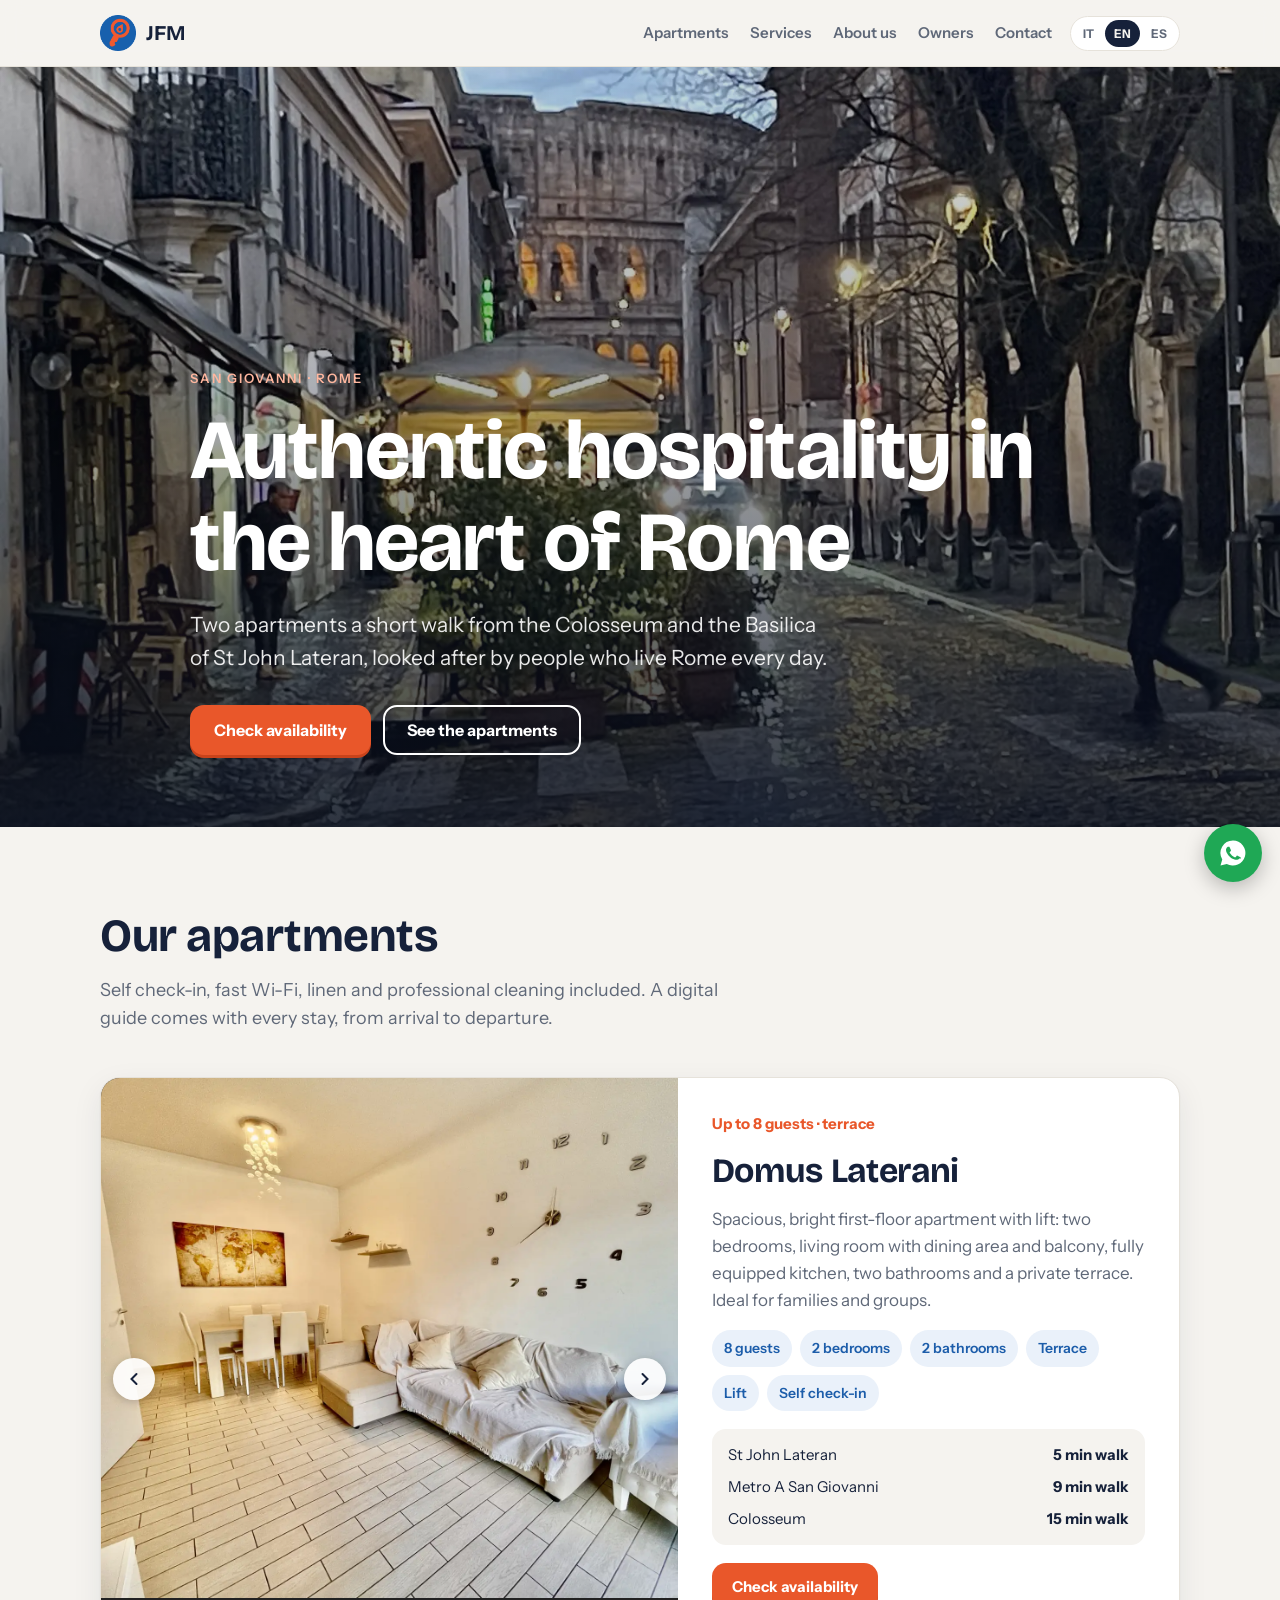
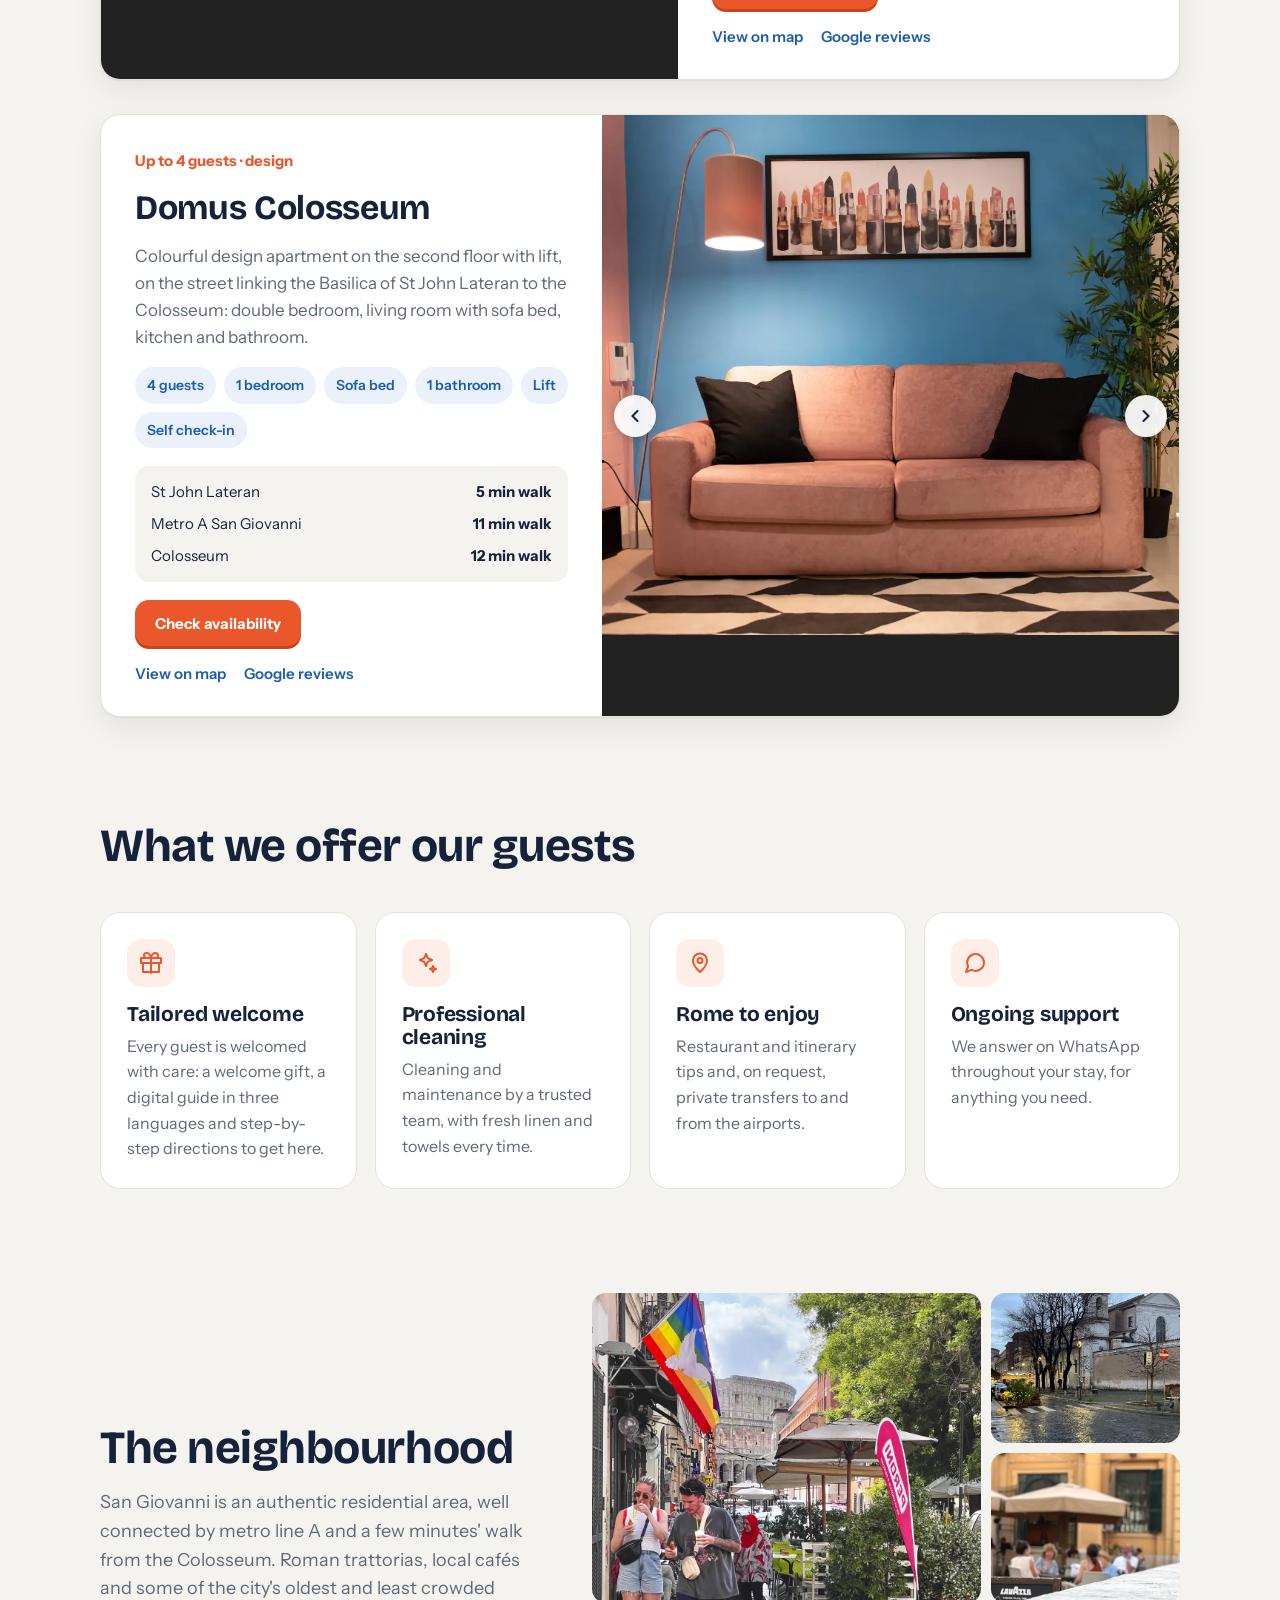
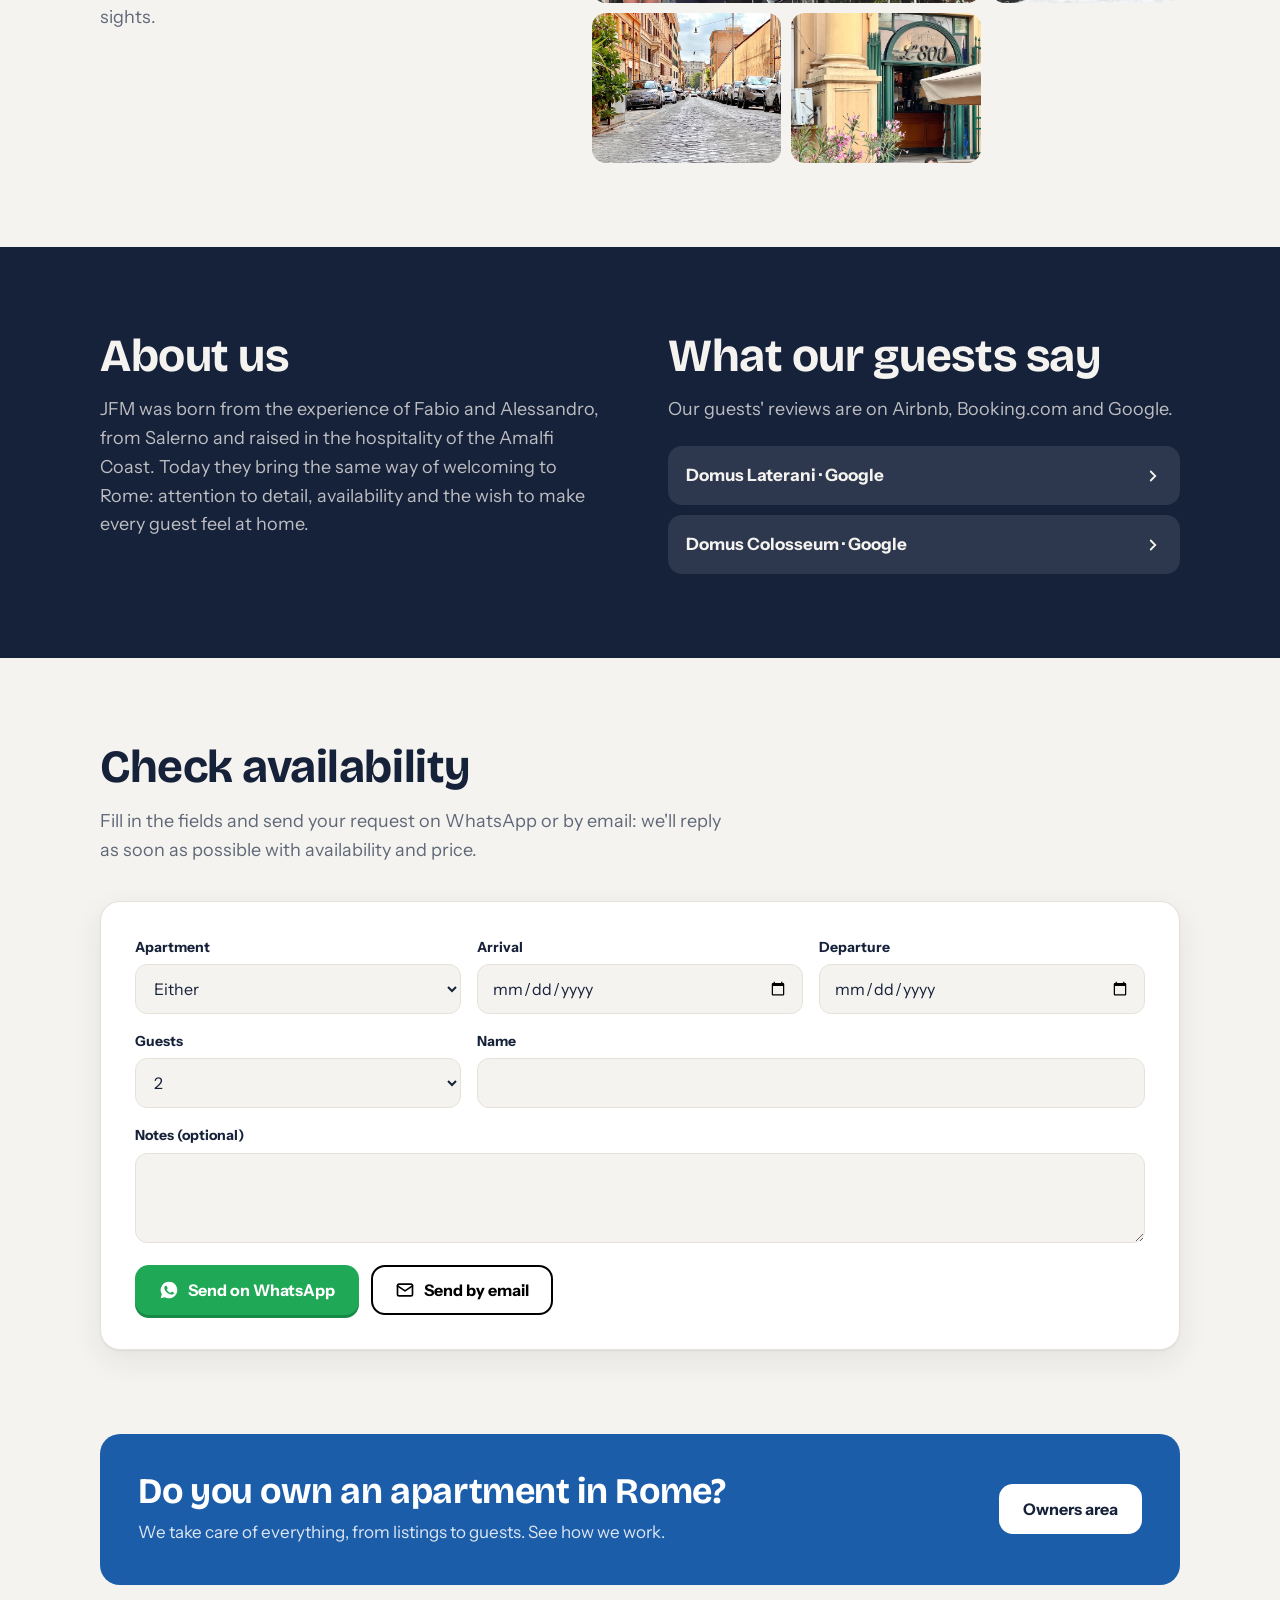
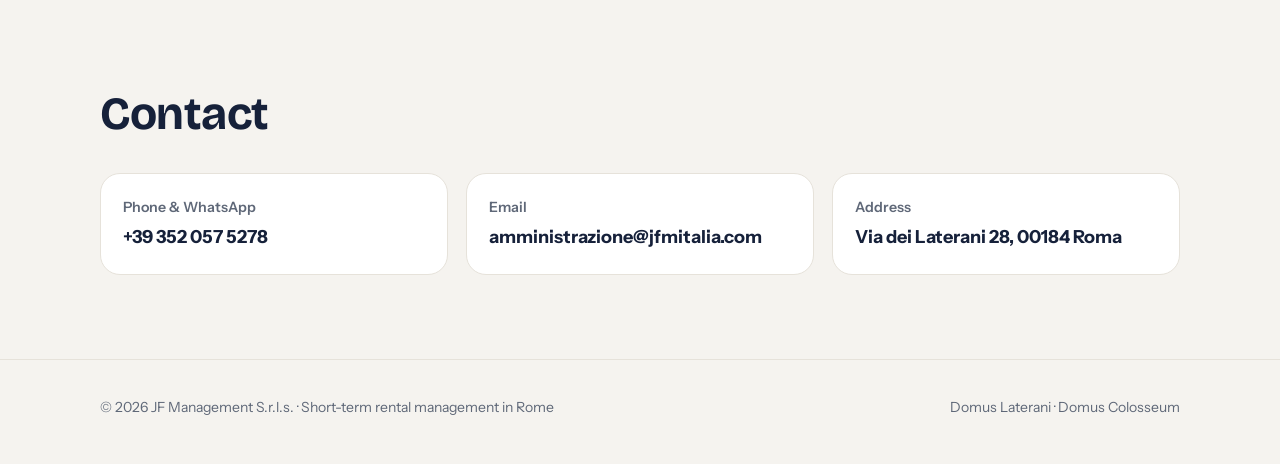
==== sito/index.html @ bc25ce0f "Nuovo sito vetrina jfmitalia.com (IT/EN/ES): case, servizi, quartiere, richiesta disponibilità via W" ====
<!doctype html>
<html lang="it">
<head>
<meta charset="utf-8">
<meta name="viewport" content="width=device-width,initial-scale=1,viewport-fit=cover">
<title>JFM · Appartamenti a San Giovanni, Roma</title>
<meta name="description" content="Domus Laterani e Domus Colosseum: due appartamenti a San Giovanni, a pochi passi dal Colosseo. Self check-in, guida digitale e assistenza su WhatsApp.">
<meta property="og:title" content="JFM · Ospitalità autentica nel cuore di Roma">
<meta property="og:description" content="Domus Laterani e Domus Colosseum, a pochi passi dal Colosseo.">
<meta property="og:image" content="https://jfmitalia.com/img/n_colnight.webp">
<link rel="icon" href="img/icon-192.png">
<link rel="preconnect" href="https://fonts.googleapis.com">
<link rel="preconnect" href="https://fonts.gstatic.com" crossorigin>
<link rel="stylesheet" href="https://fonts.googleapis.com/css2?family=Bricolage+Grotesque:opsz,wght@12..96,600;12..96,700;12..96,800&family=Instrument+Sans:wght@400;600;700&display=swap">
<link rel="stylesheet" href="assets/site.css">
</head>
<body>
<header class="top"><div class="wrap">
  <a class="brand" href="#"><img src="img/logo.png" alt="">JFM</a>
  <nav class="nav">
    <a href="#case" data-t="nav_houses">Le case</a>
    <a href="#servizi" data-t="nav_services">Servizi</a>
    <a href="#chi-siamo" data-t="nav_about">Chi siamo</a>
    <a href="proprietari.html" data-t="nav_owners">Proprietari</a>
    <a href="#contatti" data-t="nav_contact">Contatti</a>
  </nav>
  <div class="langs" role="group" aria-label="Lingua"><button data-lang="it">IT</button><button data-lang="en">EN</button><button data-lang="es">ES</button></div>
</div></header>

<section class="hero">
  <img src="img/n_colnight.webp" alt="Colosseo di notte" fetchpriority="high">
  <div class="wrap">
    <span class="kicker" data-t="hero_kicker">San Giovanni · Roma</span>
    <h1 data-t="hero_title">Ospitalità autentica nel cuore di Roma</h1>
    <p data-t="hero_sub"></p>
    <div class="ctas">
      <a class="btn pri" href="#disponibilita" data-t="hero_cta">Chiedi disponibilità</a>
      <a class="btn ghost" href="#case" data-t="hero_cta2">Scopri le case</a>
    </div>
  </div>
</section>

<section class="sec" id="case"><div class="wrap">
  <h2 data-t="houses_title">Le nostre case</h2>
  <p class="lead" data-t="houses_sub"></p>
  <div class="houses">

    <article class="house">
      <div class="galw">
        <div class="gal">
          <img src="img/l_hero.webp" alt="Domus Laterani · soggiorno">
          <img src="img/l_terr1.webp" alt="Domus Laterani · terrazza" loading="lazy">
          <img src="img/l_kit1.webp" alt="Domus Laterani · cucina" loading="lazy">
          <img src="img/l_bdx1.webp" alt="Domus Laterani · camera" loading="lazy">
          <img src="img/l_bsx1.webp" alt="Domus Laterani · camera" loading="lazy">
          <img src="img/l_living2.webp" alt="Domus Laterani · zona pranzo" loading="lazy">
          <img src="img/l_bathb1.webp" alt="Domus Laterani · bagno" loading="lazy">
          <img src="img/l_terr2.webp" alt="Domus Laterani · terrazza" loading="lazy">
        </div>
        <button class="gal-nav prev" data-dir="prev" aria-label="Indietro"><svg viewBox="0 0 24 24" fill="none" stroke="currentColor" stroke-width="2.4" stroke-linecap="round"><path d="M15 6l-6 6 6 6"/></svg></button>
        <button class="gal-nav next" data-dir="next" aria-label="Avanti"><svg viewBox="0 0 24 24" fill="none" stroke="currentColor" stroke-width="2.4" stroke-linecap="round"><path d="M9 6l6 6-6 6"/></svg></button>
      </div>
      <div class="hbody">
        <span class="tag" data-t="lat_tag"></span>
        <h3>Domus Laterani</h3>
        <p data-t="lat_desc"></p>
        <div class="chips"><span class="chip" data-t="f_guests8"></span><span class="chip" data-t="f_bed2"></span><span class="chip" data-t="f_bath2"></span><span class="chip" data-t="f_terrace"></span><span class="chip" data-t="f_lift"></span><span class="chip" data-t="f_ac"></span></div>
        <div class="dists">
          <div><span data-t="d_sg"></span><b>5 <span data-t="walk"></span></b></div>
          <div><span data-t="d_metro"></span><b>9 <span data-t="walk"></span></b></div>
          <div><span data-t="d_col"></span><b>15 <span data-t="walk"></span></b></div>
        </div>
        <div class="hacts"><a class="btn pri" href="#disponibilita" data-ask="lat" data-t="ask">Chiedi disponibilità</a></div>
        <div class="links"><a href="https://www.google.com/maps/search/?api=1&query=Domus%20Laterani&query_place_id=ChIJx2THlBphLxMRUs6Aznzy12g" target="_blank" rel="noopener" data-t="maps">Vedi sulla mappa</a><a href="https://search.google.com/local/reviews?placeid=ChIJx2THlBphLxMRUs6Aznzy12g" target="_blank" rel="noopener" data-t="reviews">Recensioni Google</a></div>
      </div>
    </article>

    <article class="house">
      <div class="galw">
        <div class="gal">
          <img src="img/c_hero.webp" alt="Domus Colosseum · soggiorno" loading="lazy">
          <img src="img/c_bed.webp" alt="Domus Colosseum · camera" loading="lazy">
          <img src="img/c_kitchen.webp" alt="Domus Colosseum · cucina" loading="lazy">
          <img src="img/c_living2.webp" alt="Domus Colosseum · soggiorno" loading="lazy">
          <img src="img/c_bed2.webp" alt="Domus Colosseum · camera" loading="lazy">
          <img src="img/c_bath.webp" alt="Domus Colosseum · bagno" loading="lazy">
          <img src="img/c_gift.webp" alt="Domus Colosseum · welcome gift" loading="lazy">
        </div>
        <button class="gal-nav prev" data-dir="prev" aria-label="Indietro"><svg viewBox="0 0 24 24" fill="none" stroke="currentColor" stroke-width="2.4" stroke-linecap="round"><path d="M15 6l-6 6 6 6"/></svg></button>
        <button class="gal-nav next" data-dir="next" aria-label="Avanti"><svg viewBox="0 0 24 24" fill="none" stroke="currentColor" stroke-width="2.4" stroke-linecap="round"><path d="M9 6l6 6-6 6"/></svg></button>
      </div>
      <div class="hbody">
        <span class="tag" data-t="col_tag"></span>
        <h3>Domus Colosseum</h3>
        <p data-t="col_desc"></p>
        <div class="chips"><span class="chip" data-t="f_guests4"></span><span class="chip" data-t="f_bed1"></span><span class="chip" data-t="f_sofa"></span><span class="chip" data-t="f_bath1"></span><span class="chip" data-t="f_lift"></span><span class="chip" data-t="f_ac"></span></div>
        <div class="dists">
          <div><span data-t="d_sg"></span><b>5 <span data-t="walk"></span></b></div>
          <div><span data-t="d_metro"></span><b>11 <span data-t="walk"></span></b></div>
          <div><span data-t="d_col"></span><b>12 <span data-t="walk"></span></b></div>
        </div>
        <div class="hacts"><a class="btn pri" href="#disponibilita" data-ask="col" data-t="ask">Chiedi disponibilità</a></div>
        <div class="links"><a href="https://www.google.com/maps/search/?api=1&query=Domus%20Colosseum&query_place_id=ChIJ1dGmxCZhLxMR4xTyDV0QUow" target="_blank" rel="noopener" data-t="maps">Vedi sulla mappa</a><a href="https://search.google.com/local/reviews?placeid=ChIJ1dGmxCZhLxMR4xTyDV0QUow" target="_blank" rel="noopener" data-t="reviews">Recensioni Google</a></div>
      </div>
    </article>

  </div>
</div></section>

<section class="sec" id="servizi" style="padding-top:20px"><div class="wrap">
  <h2 data-t="services_title"></h2>
  <div class="svc">
    <div><span class="ic"><svg viewBox="0 0 24 24" fill="none" stroke="currentColor" stroke-width="2" stroke-linecap="round" stroke-linejoin="round"><path d="M20 12v9H4v-9M2 7h20v5H2zM12 22V7M12 7H7.5a2.5 2.5 0 010-5C11 2 12 7 12 7zM12 7h4.5a2.5 2.5 0 000-5C13 2 12 7 12 7z"/></svg></span><h3 data-t="s1_t"></h3><p data-t="s1_d"></p></div>
    <div><span class="ic"><svg viewBox="0 0 24 24" fill="none" stroke="currentColor" stroke-width="2" stroke-linecap="round" stroke-linejoin="round"><path d="M12 3l1.8 4.2L18 9l-4.2 1.8L12 15l-1.8-4.2L6 9l4.2-1.8zM19 15l.9 2.1L22 18l-2.1.9L19 21l-.9-2.1L16 18l2.1-.9z"/></svg></span><h3 data-t="s2_t"></h3><p data-t="s2_d"></p></div>
    <div><span class="ic"><svg viewBox="0 0 24 24" fill="none" stroke="currentColor" stroke-width="2" stroke-linecap="round" stroke-linejoin="round"><path d="M12 21s-7-6.2-7-11.5A7 7 0 0119 9.5C19 14.8 12 21 12 21z"/><circle cx="12" cy="9.5" r="2.5"/></svg></span><h3 data-t="s3_t"></h3><p data-t="s3_d"></p></div>
    <div><span class="ic"><svg viewBox="0 0 24 24" fill="none" stroke="currentColor" stroke-width="2" stroke-linecap="round" stroke-linejoin="round"><path d="M21 11.5a8.4 8.4 0 01-12.3 7.4L3 21l2.1-5.7A8.4 8.4 0 1121 11.5z"/></svg></span><h3 data-t="s4_t"></h3><p data-t="s4_d"></p></div>
  </div>
</div></section>

<section class="sec" style="padding-top:20px"><div class="wrap hood">
  <div><h2 data-t="hood_title"></h2><p class="lead" data-t="hood_d"></p></div>
  <div class="mosaic">
    <img src="img/n_colday.webp" alt="Colosseo" loading="lazy">
    <img src="img/n_church.webp" alt="San Giovanni" loading="lazy">
    <img src="img/n_cafe.webp" alt="Bar di quartiere" loading="lazy">
    <img src="img/n_street.webp" alt="Via di San Giovanni in Laterano" loading="lazy">
    <img src="img/n_spazio.webp" alt="Quartiere San Giovanni" loading="lazy">
  </div>
</div></section>

<section class="sec band" id="chi-siamo"><div class="wrap two">
  <div><h2 data-t="about_title"></h2><p class="lead" data-t="about_d"></p></div>
  <div><h2 data-t="rev_title"></h2><p class="lead" data-t="rev_d"></p>
    <div class="revlinks">
      <a href="https://search.google.com/local/reviews?placeid=ChIJx2THlBphLxMRUs6Aznzy12g" target="_blank" rel="noopener"><span>Domus Laterani · Google</span><svg viewBox="0 0 24 24" fill="none" stroke="currentColor" stroke-width="2.4" stroke-linecap="round"><path d="M9 6l6 6-6 6"/></svg></a>
      <a href="https://search.google.com/local/reviews?placeid=ChIJ1dGmxCZhLxMR4xTyDV0QUow" target="_blank" rel="noopener"><span>Domus Colosseum · Google</span><svg viewBox="0 0 24 24" fill="none" stroke="currentColor" stroke-width="2.4" stroke-linecap="round"><path d="M9 6l6 6-6 6"/></svg></a>
    </div>
  </div>
</div></section>

<section class="sec" id="disponibilita"><div class="wrap">
  <h2 data-t="form_title"></h2>
  <p class="lead" data-t="form_sub"></p>
  <form class="ask" id="askForm" onsubmit="return false">
    <div class="grid">
      <div class="field"><label for="fHouse" data-t="fl_house"></label>
        <select id="fHouse"><option value="" data-t="fl_any">Indifferente</option><option value="lat">Domus Laterani</option><option value="col">Domus Colosseum</option></select></div>
      <div class="field"><label for="fIn" data-t="fl_in"></label><input type="date" id="fIn" required></div>
      <div class="field"><label for="fOut" data-t="fl_out"></label><input type="date" id="fOut" required></div>
      <div class="field"><label for="fGuests" data-t="fl_guests"></label>
        <select id="fGuests"><option>1</option><option selected>2</option><option>3</option><option>4</option><option>5</option><option>6</option><option>7</option><option>8</option></select></div>
      <div class="field wide"><label for="fName" data-t="fl_name"></label><input type="text" id="fName" autocomplete="name"></div>
      <div class="field full"><label for="fNotes" data-t="fl_notes"></label><textarea id="fNotes"></textarea></div>
    </div>
    <p class="err" id="fErr" hidden></p>
    <div class="sendrow">
      <button type="button" class="btn wa" id="sendWa"><svg viewBox="0 0 24 24" fill="currentColor"><path d="M12 2a10 10 0 00-8.6 15.1L2 22l5-1.3A10 10 0 1012 2zm5.3 14.2c-.2.6-1.3 1.2-1.8 1.2-.5.1-1 .2-3.3-.7-2.8-1.1-4.6-4-4.7-4.2-.1-.2-1.1-1.5-1.1-2.9s.7-2 1-2.3c.3-.3.6-.3.8-.3h.6c.2 0 .4 0 .6.5l.9 2.1c.1.2.1.4 0 .6l-.4.6-.4.4c-.1.2-.3.3-.1.6.2.3.8 1.3 1.7 2.1 1.2 1 2.1 1.4 2.4 1.5.3.1.5.1.6-.1l.9-1.1c.2-.3.4-.2.6-.1l2 1c.3.1.5.2.5.3.1.2.1.8-.2 1.4z"/></svg><span data-t="send_wa"></span></button>
      <button type="button" class="btn ghost" id="sendMail"><svg viewBox="0 0 24 24" fill="none" stroke="currentColor" stroke-width="2" stroke-linecap="round" stroke-linejoin="round"><rect x="3" y="5" width="18" height="14" rx="2"/><path d="M3 7l9 6 9-6"/></svg><span data-t="send_mail"></span></button>
    </div>
  </form>
</div></section>

<section class="sec" style="padding-top:0"><div class="wrap">
  <div class="owners">
    <div><h2 data-t="owners_cta_t"></h2><p data-t="owners_cta_d"></p></div>
    <a class="btn light" href="proprietari.html" data-t="owners_cta"></a>
  </div>
</div></section>

<section class="sec" id="contatti" style="padding-top:20px"><div class="wrap">
  <h2 data-t="contact_title"></h2>
  <div class="contacts">
    <a href="https://wa.me/393520575278" target="_blank" rel="noopener"><small data-t="c_phone"></small><b>+39 352 057 5278</b></a>
    <a href="mailto:amministrazione@jfmitalia.com"><small data-t="c_mail"></small><b>amministrazione@jfmitalia.com</b></a>
    <div><small data-t="c_addr"></small><b>Via dei Laterani 28, 00184 Roma</b></div>
  </div>
</div></section>

<footer><div class="wrap">
  <span>© <span id="year">2026</span> JF Management S.r.l.s. · <span data-t="footer"></span></span>
  <span>Domus Laterani · Domus Colosseum</span>
</div></footer>

<a class="fab" href="https://wa.me/393520575278" target="_blank" rel="noopener" aria-label="WhatsApp"><svg viewBox="0 0 24 24" fill="currentColor"><path d="M12 2a10 10 0 00-8.6 15.1L2 22l5-1.3A10 10 0 1012 2zm5.3 14.2c-.2.6-1.3 1.2-1.8 1.2-.5.1-1 .2-3.3-.7-2.8-1.1-4.6-4-4.7-4.2-.1-.2-1.1-1.5-1.1-2.9s.7-2 1-2.3c.3-.3.6-.3.8-.3h.6c.2 0 .4 0 .6.5l.9 2.1c.1.2.1.4 0 .6l-.4.6-.4.4c-.1.2-.3.3-.1.6.2.3.8 1.3 1.7 2.1 1.2 1 2.1 1.4 2.4 1.5.3.1.5.1.6-.1l.9-1.1c.2-.3.4-.2.6-.1l2 1c.3.1.5.2.5.3.1.2.1.8-.2 1.4z"/></svg></a>
<script src="assets/site.js"></script>
</body>
</html>
---- sito/assets/site.css ----
:root{
  --bg:#F5F3EF; --card:#FFFFFF; --ink:#16213A; --muted:#5F6878; --line:#E6E2DA;
  --blue:#1C5DAA; --blue-soft:#EAF1FA; --or:#E9572A; --or-dark:#C9431B; --or-soft:#FDEEE7;
  --r:20px; --shadow:0 1px 2px rgba(22,33,58,.06),0 10px 30px rgba(22,33,58,.08);
  --f-display:"Bricolage Grotesque",system-ui,sans-serif; --f-body:"Instrument Sans",system-ui,sans-serif;
  --wrap:1120px;
}
@media (prefers-color-scheme:dark){:root:not([data-theme="light"]){
  --bg:#0F1524; --card:#18213A; --ink:#EEF1F7; --muted:#A3ACBE; --line:#29334D; --blue-soft:#1B2A48; --or-soft:#3A2219; --shadow:none;
}}
:root[data-theme="dark"]{--bg:#0F1524; --card:#18213A; --ink:#EEF1F7; --muted:#A3ACBE; --line:#29334D; --blue-soft:#1B2A48; --or-soft:#3A2219; --shadow:none}
*{box-sizing:border-box}
[hidden]{display:none!important}
html{scroll-behavior:smooth;-webkit-text-size-adjust:100%}
body{margin:0;background:var(--bg);color:var(--ink);font:17px/1.6 var(--f-body)}
img{max-width:100%;display:block}
a{color:inherit}
h1,h2,h3{font-family:var(--f-display);line-height:1.1;margin:0;letter-spacing:-.01em}
.wrap{max-width:var(--wrap);margin:0 auto;padding:0 20px}
.sec{padding:84px 0}
.sec h2{font-size:clamp(30px,4.2vw,46px)}
.lead{color:var(--muted);max-width:640px;margin:14px 0 0;font-size:18px}
.kicker{display:inline-block;font:600 13px/1 var(--f-body);letter-spacing:.14em;text-transform:uppercase;color:var(--or)}

/* header */
.top{position:sticky;top:0;z-index:20;background:color-mix(in srgb,var(--bg) 88%,transparent);backdrop-filter:blur(10px);border-bottom:1px solid var(--line)}
.top .wrap{display:flex;align-items:center;gap:18px;height:66px}
.brand{display:flex;align-items:center;gap:10px;text-decoration:none;font:700 21px var(--f-display)}
.brand img{width:36px;height:36px}
.nav{display:flex;gap:22px;margin-left:auto}
.nav a{text-decoration:none;font-weight:600;font-size:15px;color:var(--muted)}
.nav a:hover{color:var(--ink)}
.langs{display:flex;gap:2px;background:var(--card);border:1px solid var(--line);border-radius:99px;padding:3px}
.langs button{border:0;background:none;color:var(--muted);font:700 12px var(--f-body);padding:6px 9px;border-radius:99px;cursor:pointer}
.langs button[aria-pressed="true"]{background:var(--ink);color:var(--bg)}
@media (max-width:860px){.nav{display:none}.langs{margin-left:auto}}

/* buttons */
.btn{display:inline-flex;align-items:center;justify-content:center;gap:9px;min-height:50px;padding:0 22px;border-radius:14px;font:700 16px var(--f-body);text-decoration:none;border:2px solid transparent;cursor:pointer}
.btn svg{width:20px;height:20px;flex:none}
.btn.pri{background:var(--or);color:#fff;box-shadow:0 3px 0 var(--or-dark)}
.btn.pri:hover{background:var(--or-dark)}
.btn.ghost{background:transparent;border-color:currentColor}
.btn.wa{background:#1FA855;color:#fff;box-shadow:0 3px 0 #168a45}
.btn.light{background:#fff;color:#16213A}

/* hero */
.hero{position:relative;min-height:min(88vh,760px);display:flex;align-items:flex-end;color:#fff;overflow:hidden}
.hero>img{position:absolute;inset:0;width:100%;height:100%;object-fit:cover}
.hero::after{content:"";position:absolute;inset:0;background:linear-gradient(180deg,rgba(10,16,30,.15) 0%,rgba(10,16,30,.35) 45%,rgba(10,16,30,.85) 100%)}
.hero .wrap{position:relative;z-index:1;padding-bottom:72px;padding-top:120px}
.hero h1{font-size:clamp(40px,7vw,84px);max-width:900px;margin:14px 0 18px}
.hero p{font-size:clamp(17px,2vw,21px);max-width:640px;margin:0 0 30px;color:rgba(255,255,255,.9)}
.hero .kicker{color:#FFB79F}
.hero .ctas{display:flex;gap:12px;flex-wrap:wrap}
.hero .btn.ghost{color:#fff}

/* houses */
.houses{display:grid;gap:34px;margin-top:44px}
.house{display:grid;grid-template-columns:1.15fr 1fr;background:var(--card);border-radius:var(--r);overflow:hidden;box-shadow:var(--shadow);border:1px solid var(--line)}
.house:nth-child(even){grid-template-columns:1fr 1.15fr}
.house:nth-child(even) .galw{order:2}
@media (max-width:860px){.house,.house:nth-child(even){grid-template-columns:1fr}.house:nth-child(even) .galw{order:0}}
.galw{position:relative;min-height:340px;background:#222}
.gal{display:flex;overflow-x:auto;scroll-snap-type:x mandatory;height:100%;scrollbar-width:none}
.gal::-webkit-scrollbar{display:none}
.gal img{flex:0 0 100%;width:100%;height:100%;min-height:340px;max-height:520px;object-fit:cover;scroll-snap-align:start}
.gal-nav{position:absolute;top:50%;transform:translateY(-50%);width:42px;height:42px;border-radius:50%;border:0;background:rgba(255,255,255,.92);color:#16213A;display:grid;place-items:center;cursor:pointer;box-shadow:0 2px 10px rgba(0,0,0,.2)}
.gal-nav svg{width:20px;height:20px}
.gal-nav.prev{left:12px}.gal-nav.next{right:12px}
.hbody{padding:34px 34px 30px;display:flex;flex-direction:column;gap:16px}
.hbody h3{font-size:34px}
.tag{color:var(--or);font-weight:700;font-size:15px}
.hbody p{margin:0;color:var(--muted)}
.chips{display:flex;flex-wrap:wrap;gap:8px}
.chip{display:inline-flex;align-items:center;gap:6px;padding:7px 12px;border-radius:99px;background:var(--blue-soft);color:var(--blue);font-weight:600;font-size:14px}
@media (prefers-color-scheme:dark){:root:not([data-theme="light"]) .chip{color:#9CC2F2}}
.dists{display:grid;gap:8px;margin:2px 0;padding:14px 16px;border-radius:14px;background:var(--bg);font-size:15px}
.dists div{display:flex;justify-content:space-between;gap:12px}
.dists b{white-space:nowrap}
.hacts{display:flex;flex-wrap:wrap;gap:10px;margin-top:auto}
.hacts .btn{min-height:46px;font-size:15px;padding:0 18px}
.links{display:flex;gap:18px;flex-wrap:wrap;font-size:15px;font-weight:600}
.links a{color:var(--blue);text-decoration:none}

/* services */
.svc{display:grid;grid-template-columns:repeat(4,1fr);gap:18px;margin-top:40px}
@media (max-width:980px){.svc{grid-template-columns:repeat(2,1fr)}}
@media (max-width:560px){.svc{grid-template-columns:1fr}}
.svc>div{background:var(--card);border:1px solid var(--line);border-radius:var(--r);padding:26px}
.svc .ic{width:48px;height:48px;border-radius:14px;background:var(--or-soft);color:var(--or);display:grid;place-items:center;margin-bottom:16px}
.svc .ic svg{width:24px;height:24px}
.svc h3{font-size:21px;margin-bottom:8px}
.svc p{margin:0;color:var(--muted);font-size:16px}

/* neighbourhood */
.hood{display:grid;grid-template-columns:1fr 1.3fr;gap:40px;align-items:center}
@media (max-width:860px){.hood{grid-template-columns:1fr}}
.mosaic{display:grid;grid-template-columns:repeat(3,1fr);grid-auto-rows:150px;gap:10px}
.mosaic img{width:100%;height:100%;object-fit:cover;border-radius:14px}
.mosaic img:first-child{grid-column:span 2;grid-row:span 2}

/* about + reviews */
.band{background:var(--ink);color:var(--bg)}
.band .lead{color:color-mix(in srgb,var(--bg) 75%,transparent)}
.two{display:grid;grid-template-columns:1fr 1fr;gap:56px}
@media (max-width:860px){.two{grid-template-columns:1fr;gap:40px}}
.revlinks{display:flex;flex-direction:column;gap:10px;margin-top:22px}
.revlinks a{display:flex;align-items:center;justify-content:space-between;gap:12px;padding:16px 18px;border-radius:14px;background:color-mix(in srgb,var(--bg) 10%,transparent);text-decoration:none;font-weight:700}
.revlinks a:hover{background:color-mix(in srgb,var(--bg) 18%,transparent)}
.revlinks svg{width:18px;height:18px}

/* form */
.ask{background:var(--card);border:1px solid var(--line);border-radius:var(--r);padding:34px;box-shadow:var(--shadow);margin-top:36px}
.grid{display:grid;grid-template-columns:repeat(3,1fr);gap:16px}
@media (max-width:760px){.grid{grid-template-columns:1fr 1fr}}
@media (max-width:480px){.grid{grid-template-columns:1fr}}
.field{display:flex;flex-direction:column;gap:6px}
.field.full{grid-column:1/-1}
.field label{font-weight:700;font-size:14px}
.field input,.field select,.field textarea{font:16px var(--f-body);color:var(--ink);background:var(--bg);border:1.5px solid var(--line);border-radius:12px;padding:12px 14px;min-height:50px;width:100%}
.field textarea{min-height:90px;resize:vertical}
.field input:focus,.field select:focus,.field textarea:focus{outline:2px solid var(--or);outline-offset:1px}
.sendrow{display:flex;gap:12px;flex-wrap:wrap;margin-top:22px}
.err{color:#C62828;font-weight:700;margin:14px 0 0}

/* owners teaser */
.owners{display:flex;align-items:center;justify-content:space-between;gap:24px;flex-wrap:wrap;background:var(--blue);color:#fff;border-radius:var(--r);padding:38px}
.owners h2{font-size:clamp(26px,3.4vw,36px)}
.owners p{margin:8px 0 0;color:rgba(255,255,255,.85)}

/* contact + footer */
.contacts{display:grid;grid-template-columns:repeat(3,1fr);gap:18px;margin-top:34px}
@media (max-width:760px){.contacts{grid-template-columns:1fr}}
.contacts a,.contacts div{display:flex;flex-direction:column;gap:4px;padding:22px;border-radius:var(--r);background:var(--card);border:1px solid var(--line);text-decoration:none}
.contacts small{color:var(--muted);font-weight:600}
.contacts b{font-size:18px;overflow-wrap:anywhere}
footer{padding:36px 0 46px;color:var(--muted);font-size:14px;border-top:1px solid var(--line)}
footer .wrap{display:flex;justify-content:space-between;gap:16px;flex-wrap:wrap}
.fab{position:fixed;right:18px;bottom:18px;z-index:30;width:58px;height:58px;border-radius:50%;background:#1FA855;color:#fff;display:grid;place-items:center;box-shadow:0 6px 20px rgba(0,0,0,.25)}
.fab svg{width:30px;height:30px}

/* owners page */
.ohero{padding:80px 0 30px}
.ohero h1{font-size:clamp(36px,6vw,64px);max-width:860px;margin:14px 0 16px}
.olist{display:grid;grid-template-columns:repeat(auto-fit,minmax(240px,1fr));gap:14px;margin-top:28px;padding:0;list-style:none}
.olist li{display:flex;gap:12px;align-items:flex-start;background:var(--card);border:1px solid var(--line);border-radius:16px;padding:18px;font-weight:600}
.olist li svg{width:22px;height:22px;color:var(--ok,#1E8E5A);flex:none;margin-top:2px}
.models{display:grid;grid-template-columns:1fr 1fr;gap:18px;margin-top:28px}
@media (max-width:760px){.models{grid-template-columns:1fr}}
.models>div{background:var(--card);border:1px solid var(--line);border-radius:var(--r);padding:28px}
.models h3{font-size:24px;margin-bottom:8px}
.models p{margin:0;color:var(--muted)}
.house>*{min-width:0}.galw{overflow:hidden}
.field.wide{grid-column:span 2}@media (max-width:480px){.field.wide{grid-column:auto}}
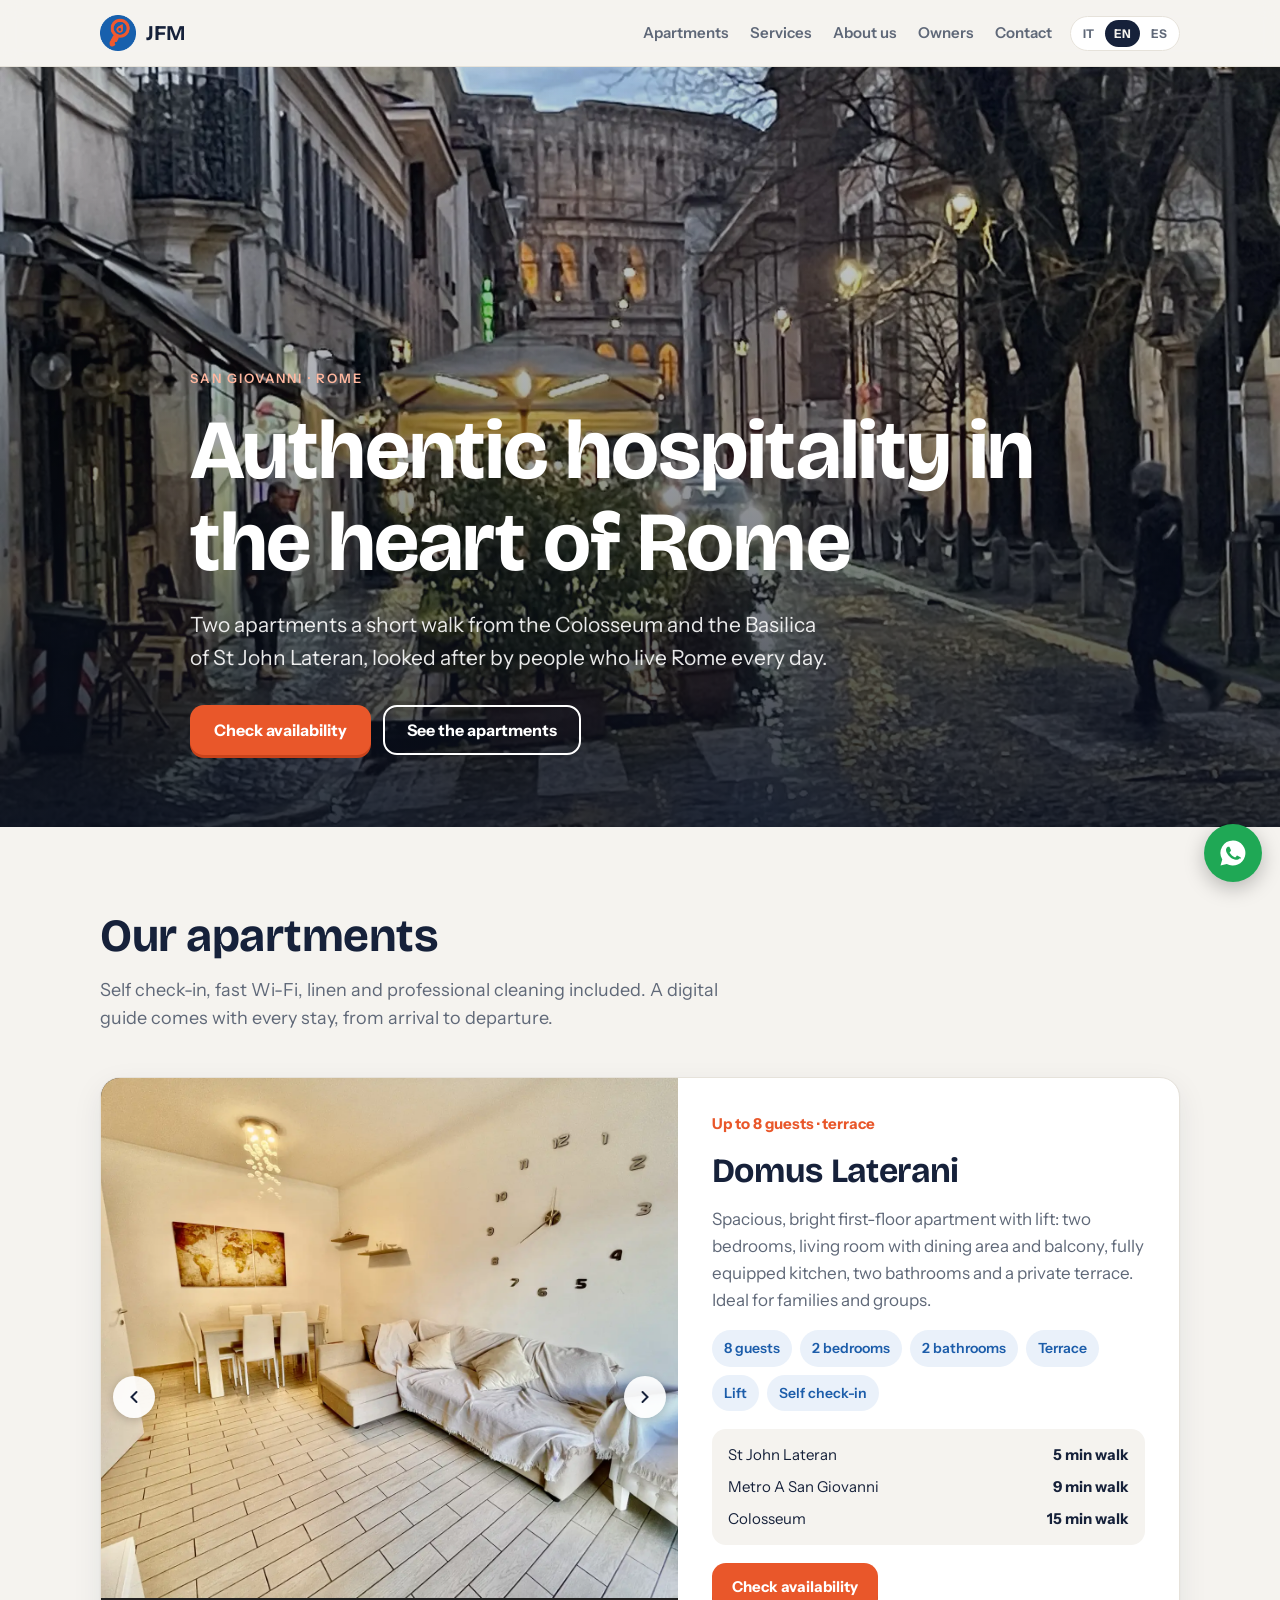
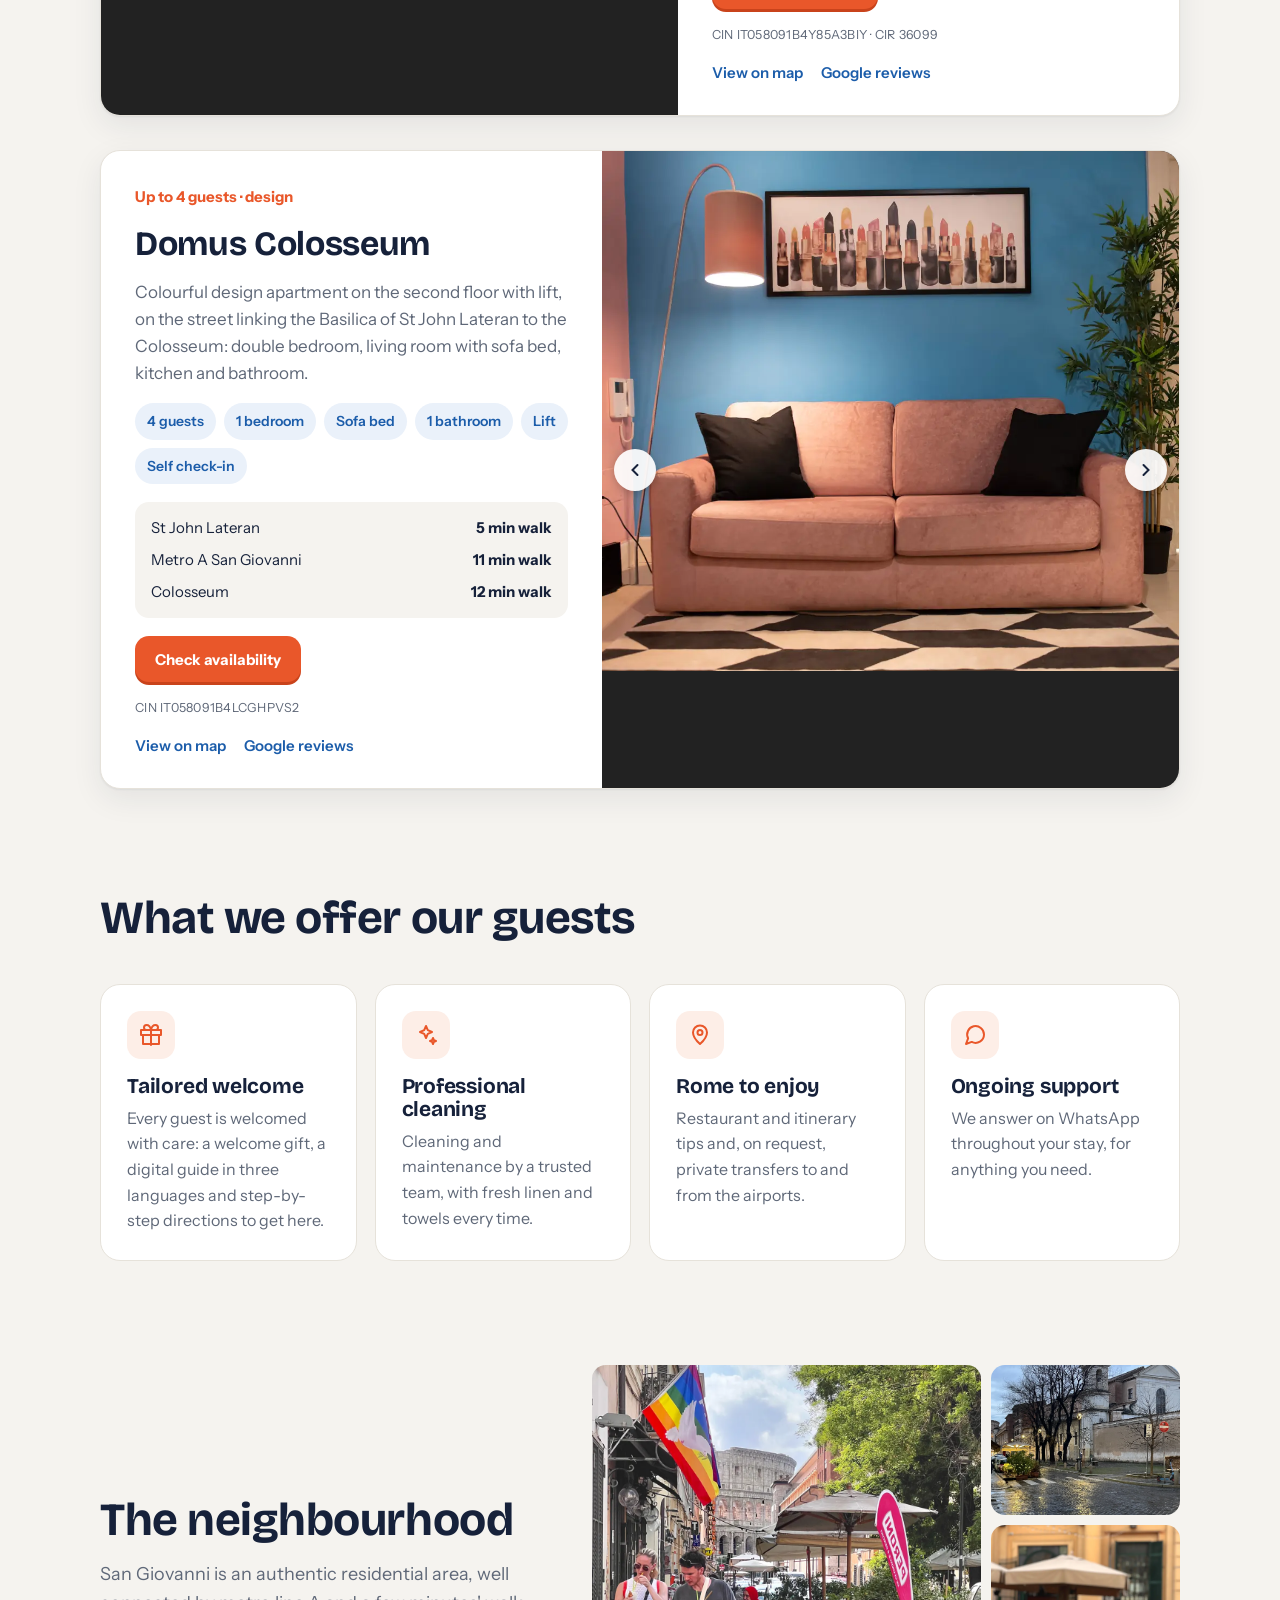
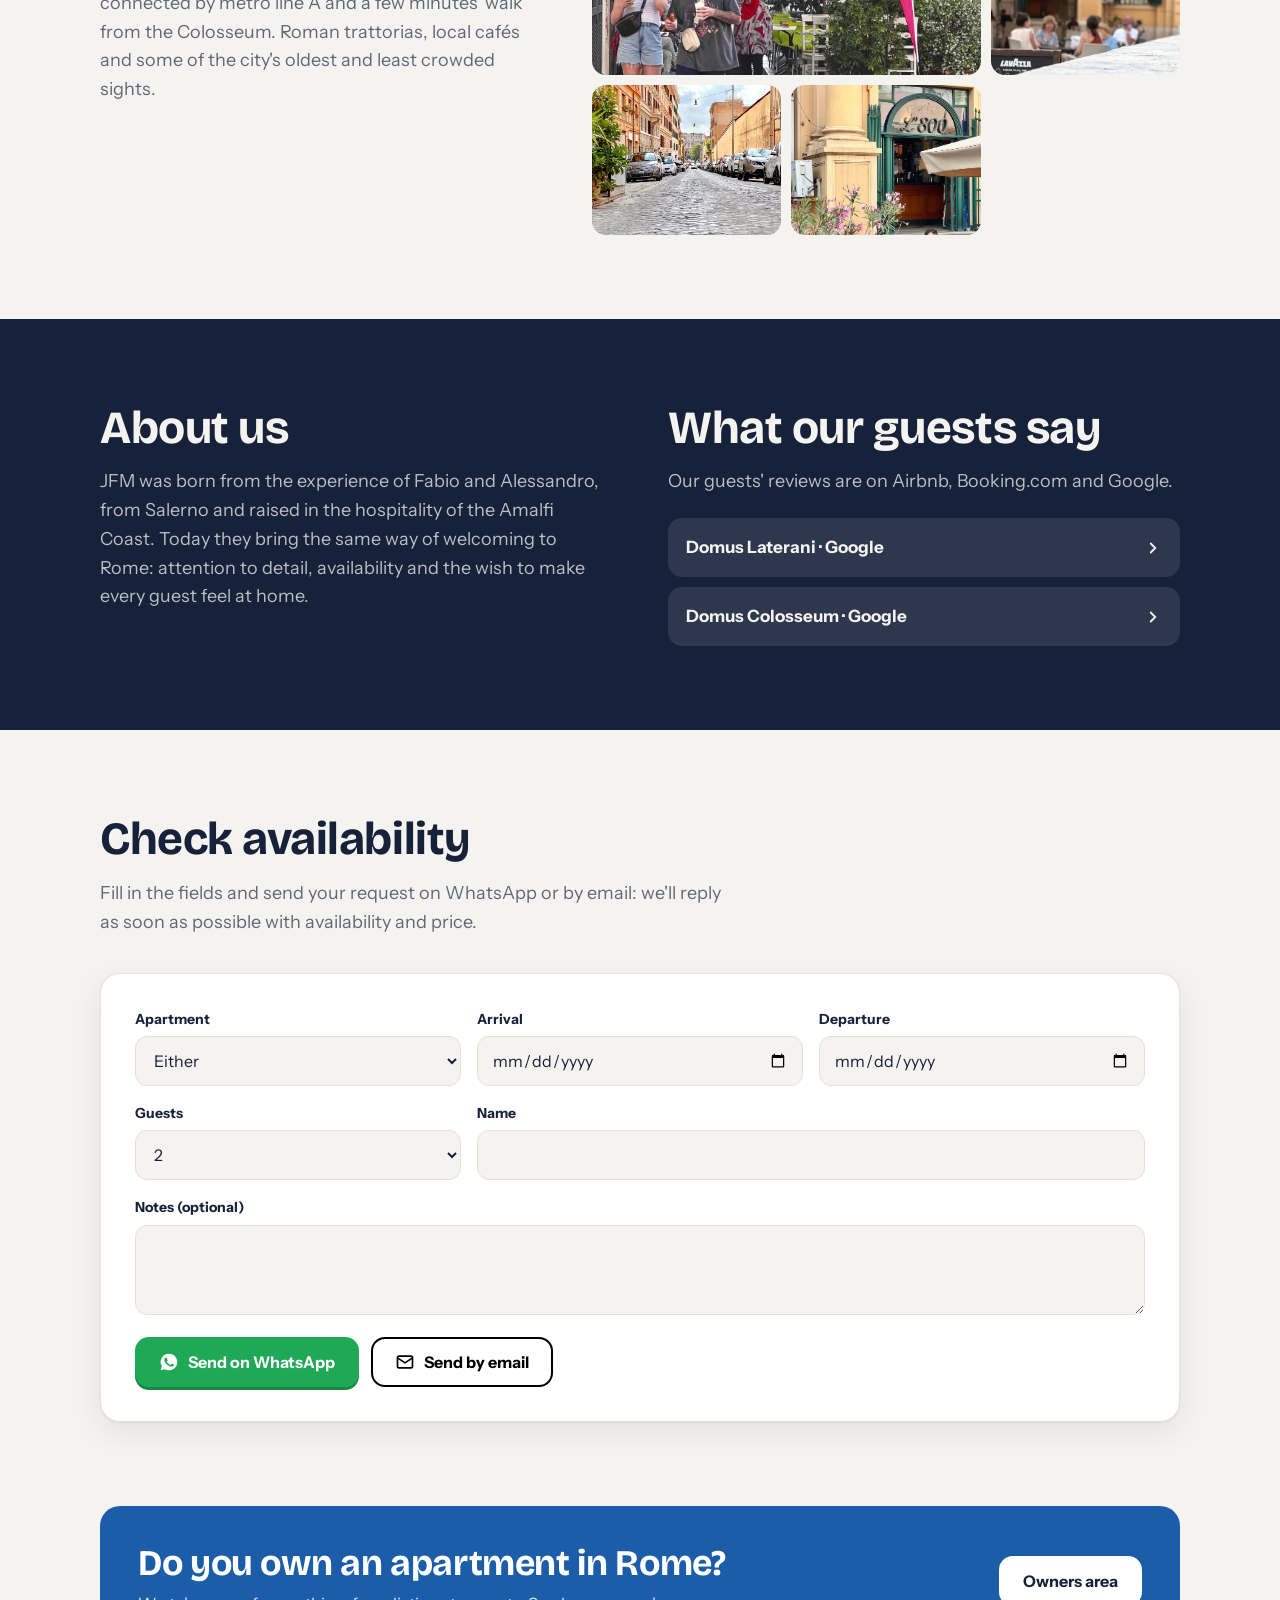
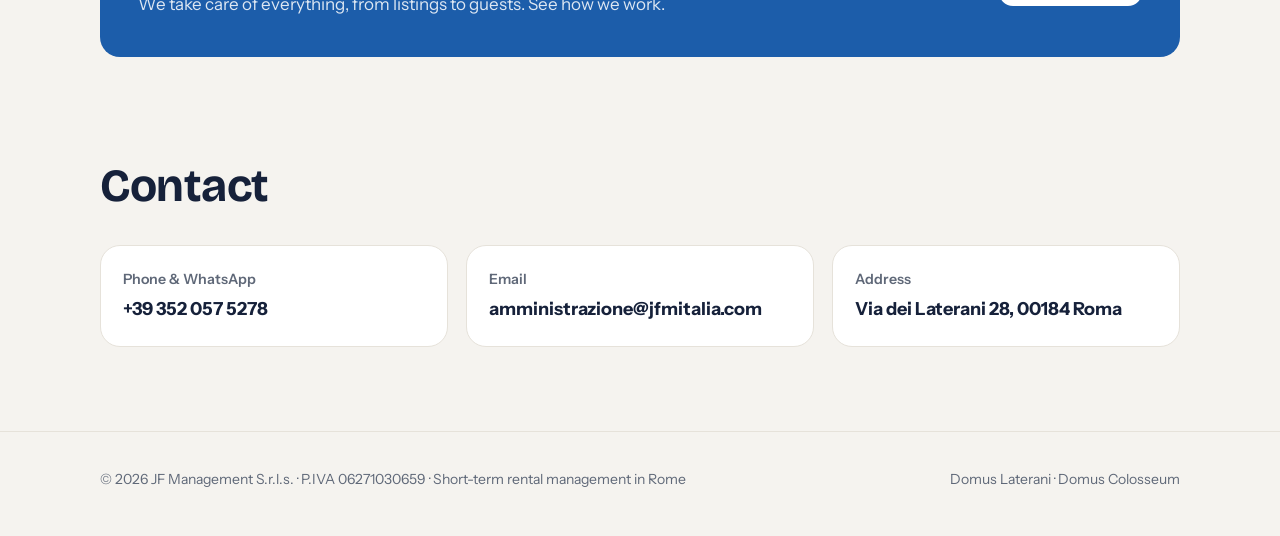
==== commit 1fba741b: "Sito: P.IVA nel footer, CIN/CIR delle case Co-Authored-By: Claude Opus 5.5 <noreply@anthropic.com> C" ====
--- a/sito/index.html
+++ b/sito/index.html
@@ -71,6 +71,7 @@
           <div><span data-t="d_col"></span><b>15 <span data-t="walk"></span></b></div>
         </div>
         <div class="hacts"><a class="btn pri" href="#disponibilita" data-ask="lat" data-t="ask">Chiedi disponibilità</a></div>
+        <p class="cin">CIN IT058091B4Y85A3BIY · CIR 36099</p>
         <div class="links"><a href="https://www.google.com/maps/search/?api=1&query=Domus%20Laterani&query_place_id=ChIJx2THlBphLxMRUs6Aznzy12g" target="_blank" rel="noopener" data-t="maps">Vedi sulla mappa</a><a href="https://search.google.com/local/reviews?placeid=ChIJx2THlBphLxMRUs6Aznzy12g" target="_blank" rel="noopener" data-t="reviews">Recensioni Google</a></div>
       </div>
     </article>
@@ -100,6 +101,7 @@
           <div><span data-t="d_col"></span><b>12 <span data-t="walk"></span></b></div>
         </div>
         <div class="hacts"><a class="btn pri" href="#disponibilita" data-ask="col" data-t="ask">Chiedi disponibilità</a></div>
+        <p class="cin">CIN IT058091B4LCGHPVS2</p>
         <div class="links"><a href="https://www.google.com/maps/search/?api=1&query=Domus%20Colosseum&query_place_id=ChIJ1dGmxCZhLxMR4xTyDV0QUow" target="_blank" rel="noopener" data-t="maps">Vedi sulla mappa</a><a href="https://search.google.com/local/reviews?placeid=ChIJ1dGmxCZhLxMR4xTyDV0QUow" target="_blank" rel="noopener" data-t="reviews">Recensioni Google</a></div>
       </div>
     </article>
@@ -177,7 +179,7 @@
 </div></section>
 
 <footer><div class="wrap">
-  <span>© <span id="year">2026</span> JF Management S.r.l.s. · <span data-t="footer"></span></span>
+  <span>© <span id="year">2026</span> JF Management S.r.l.s. · P.IVA 06271030659 · <span data-t="footer"></span></span>
   <span>Domus Laterani · Domus Colosseum</span>
 </div></footer>
 
--- a/sito/assets/site.css
+++ b/sito/assets/site.css
@@ -153,3 +153,4 @@
 .models p{margin:0;color:var(--muted)}
 .house>*{min-width:0}.galw{overflow:hidden}
 .field.wide{grid-column:span 2}@media (max-width:480px){.field.wide{grid-column:auto}}
+.cin{margin:0;font-size:12.5px;color:var(--muted);letter-spacing:.02em}
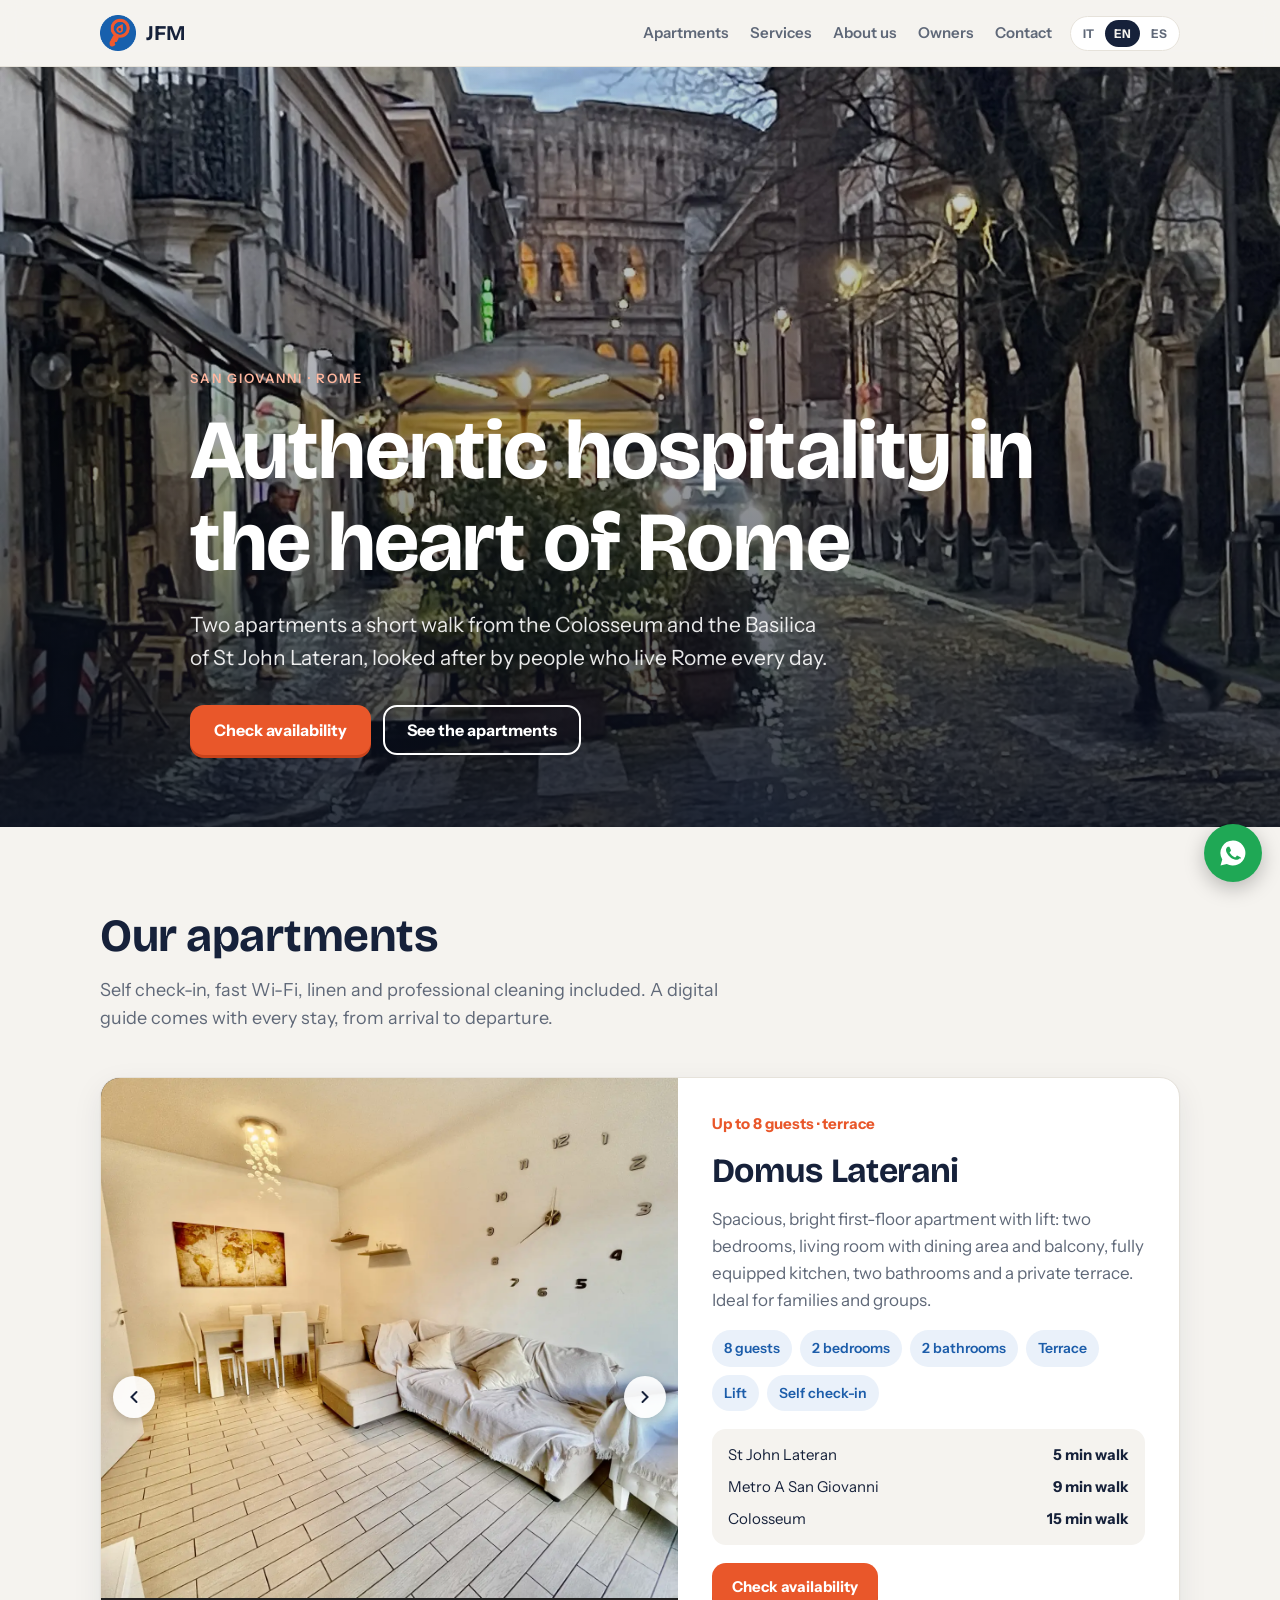
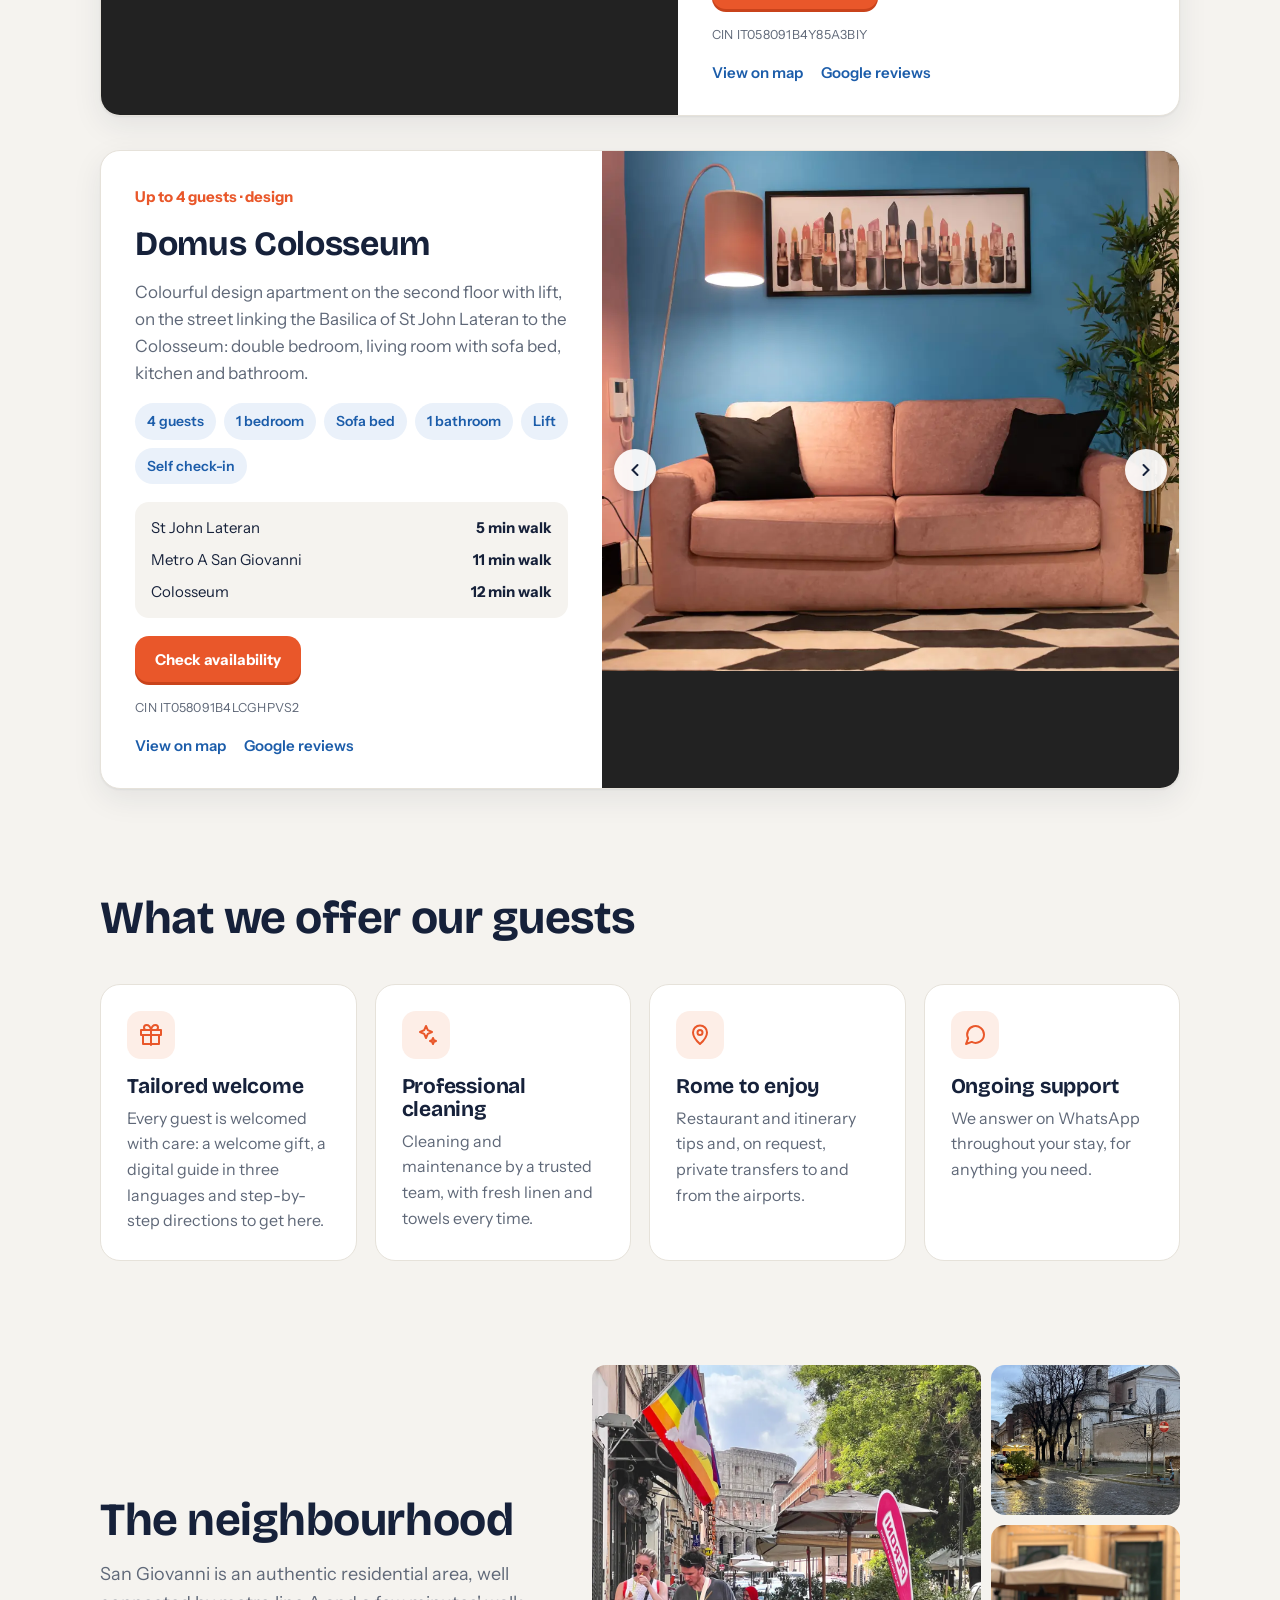
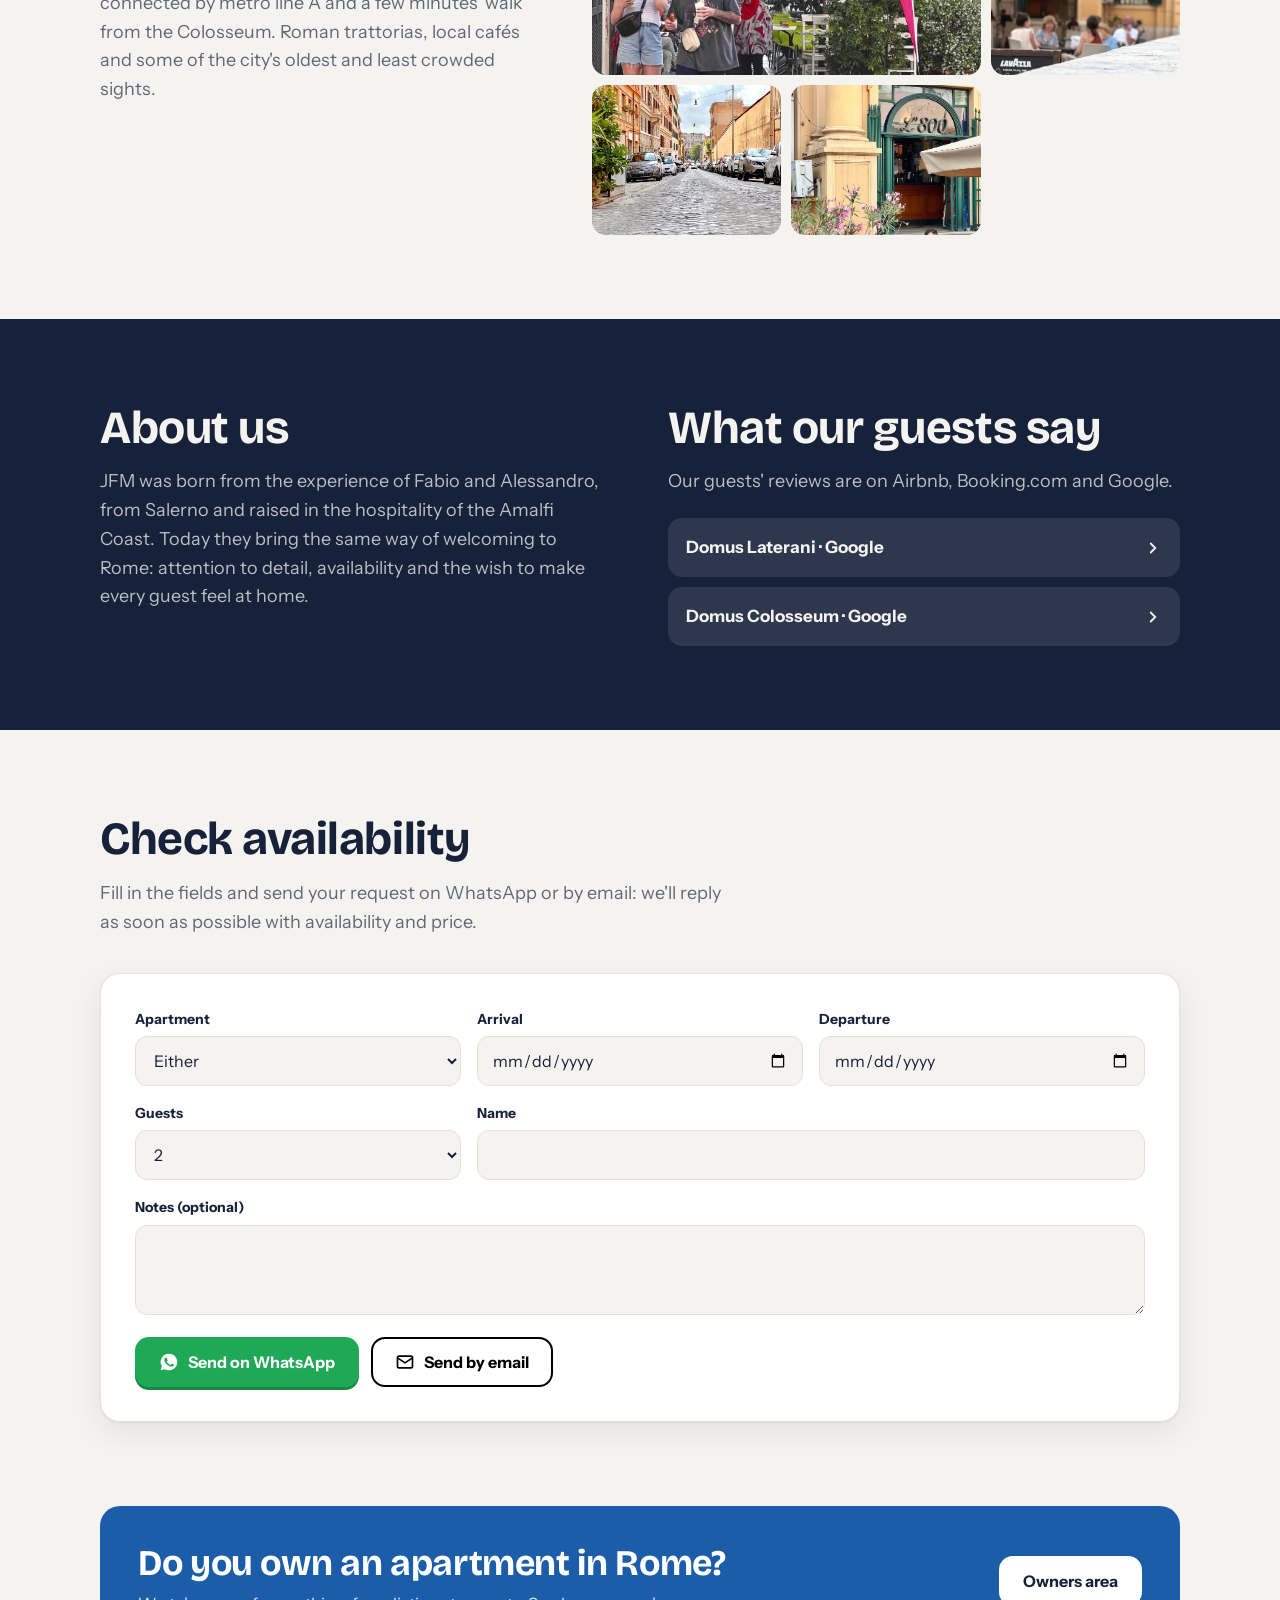
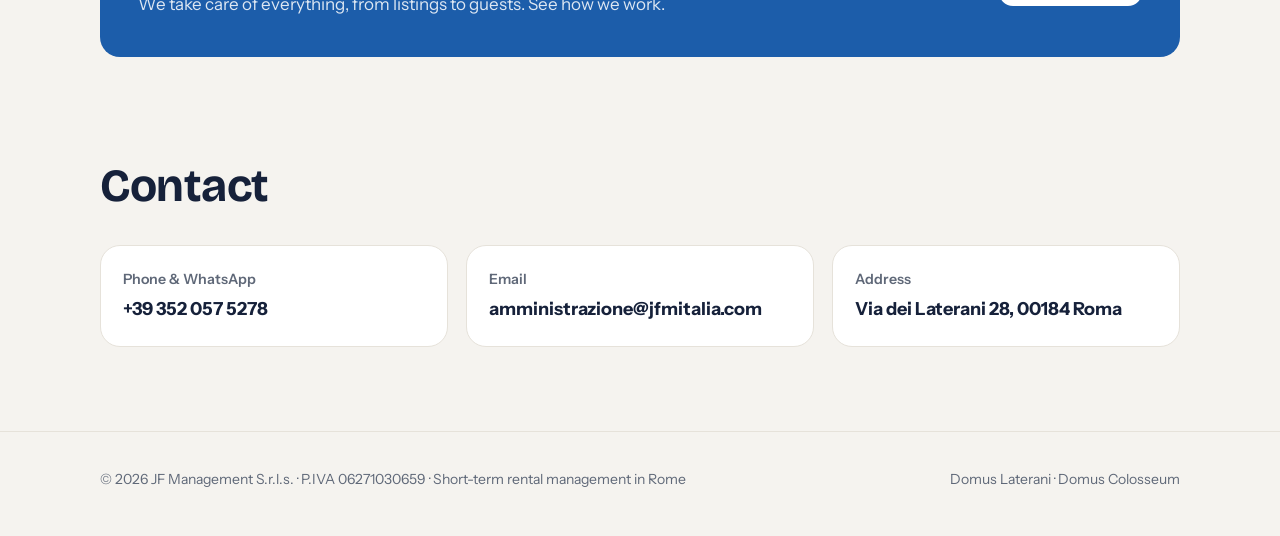
==== commit ac736422: "Sito: tolto il CIR, resta solo il CIN Co-Authored-By: Claude Opus 5.5 <noreply@anthropic.com> Claude" ====
--- a/sito/index.html
+++ b/sito/index.html
@@ -71,7 +71,7 @@
           <div><span data-t="d_col"></span><b>15 <span data-t="walk"></span></b></div>
         </div>
         <div class="hacts"><a class="btn pri" href="#disponibilita" data-ask="lat" data-t="ask">Chiedi disponibilità</a></div>
-        <p class="cin">CIN IT058091B4Y85A3BIY · CIR 36099</p>
+        <p class="cin">CIN IT058091B4Y85A3BIY</p>
         <div class="links"><a href="https://www.google.com/maps/search/?api=1&query=Domus%20Laterani&query_place_id=ChIJx2THlBphLxMRUs6Aznzy12g" target="_blank" rel="noopener" data-t="maps">Vedi sulla mappa</a><a href="https://search.google.com/local/reviews?placeid=ChIJx2THlBphLxMRUs6Aznzy12g" target="_blank" rel="noopener" data-t="reviews">Recensioni Google</a></div>
       </div>
     </article>
